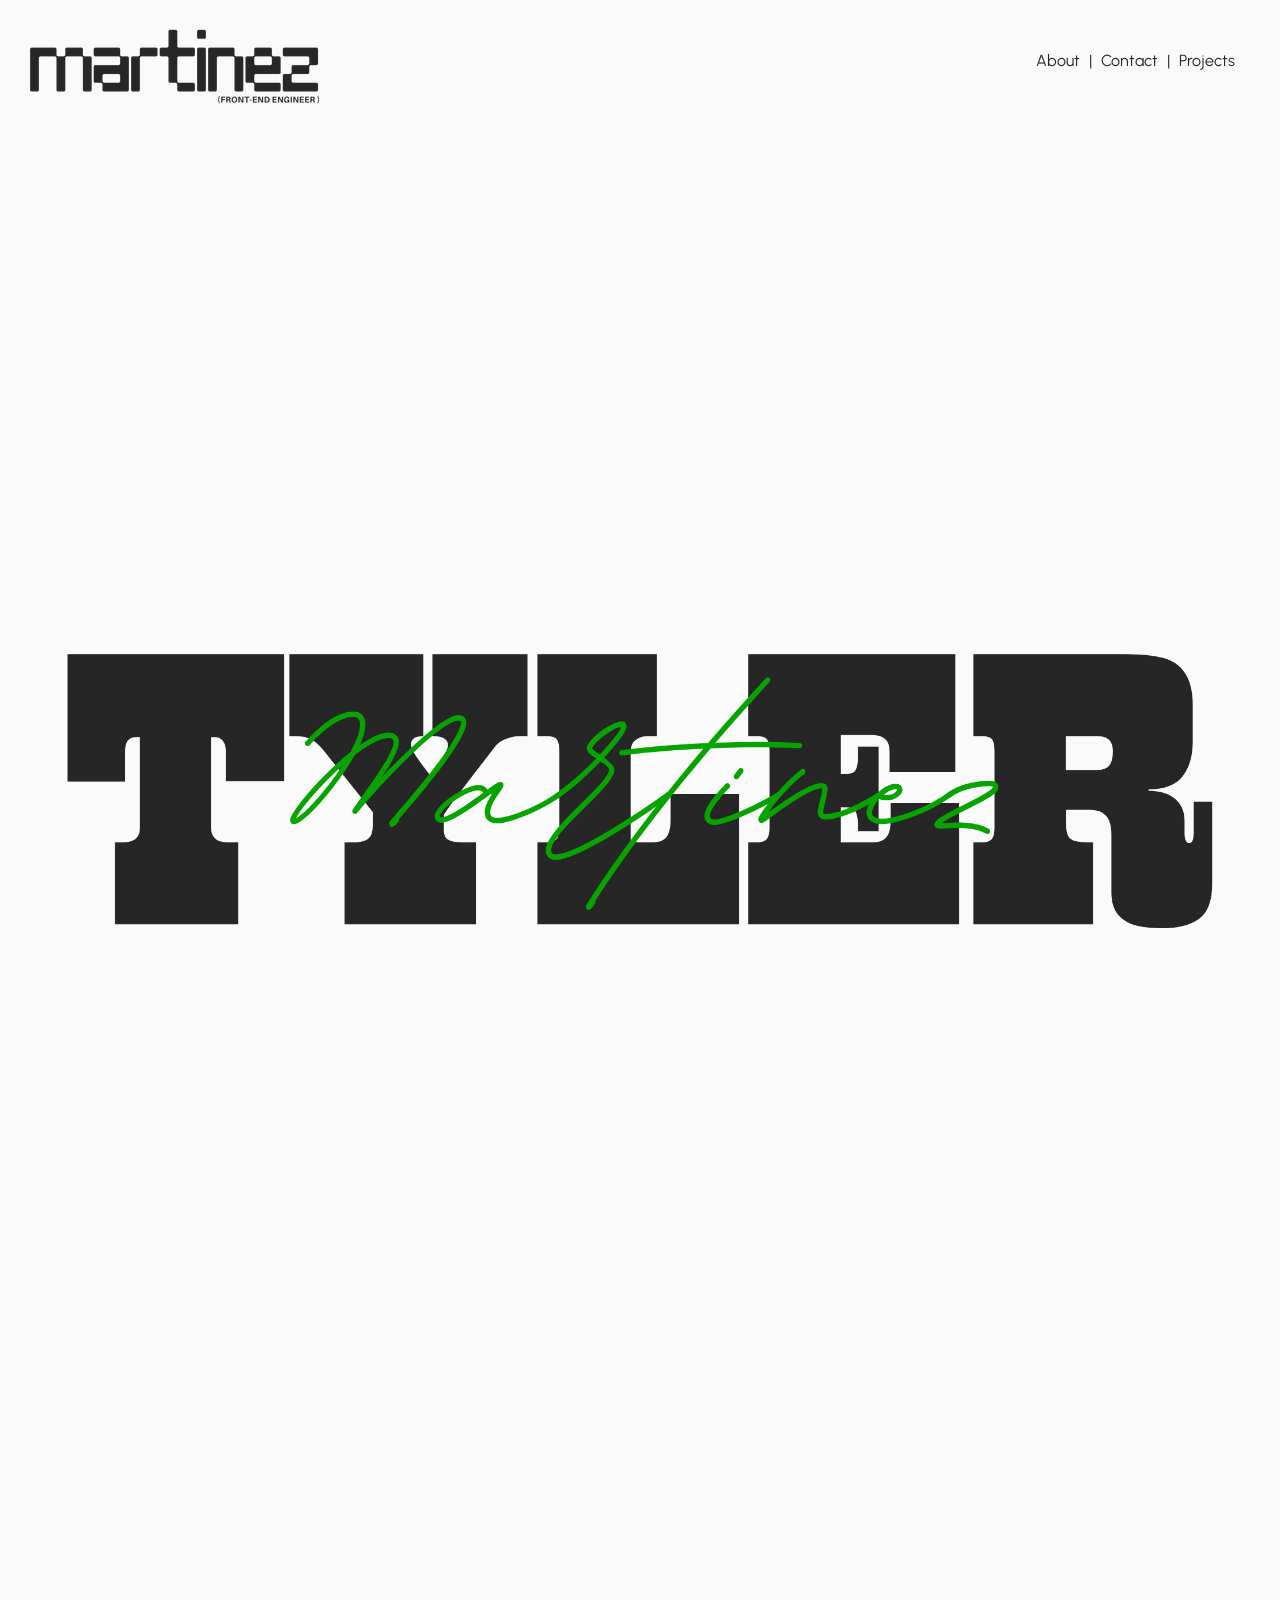
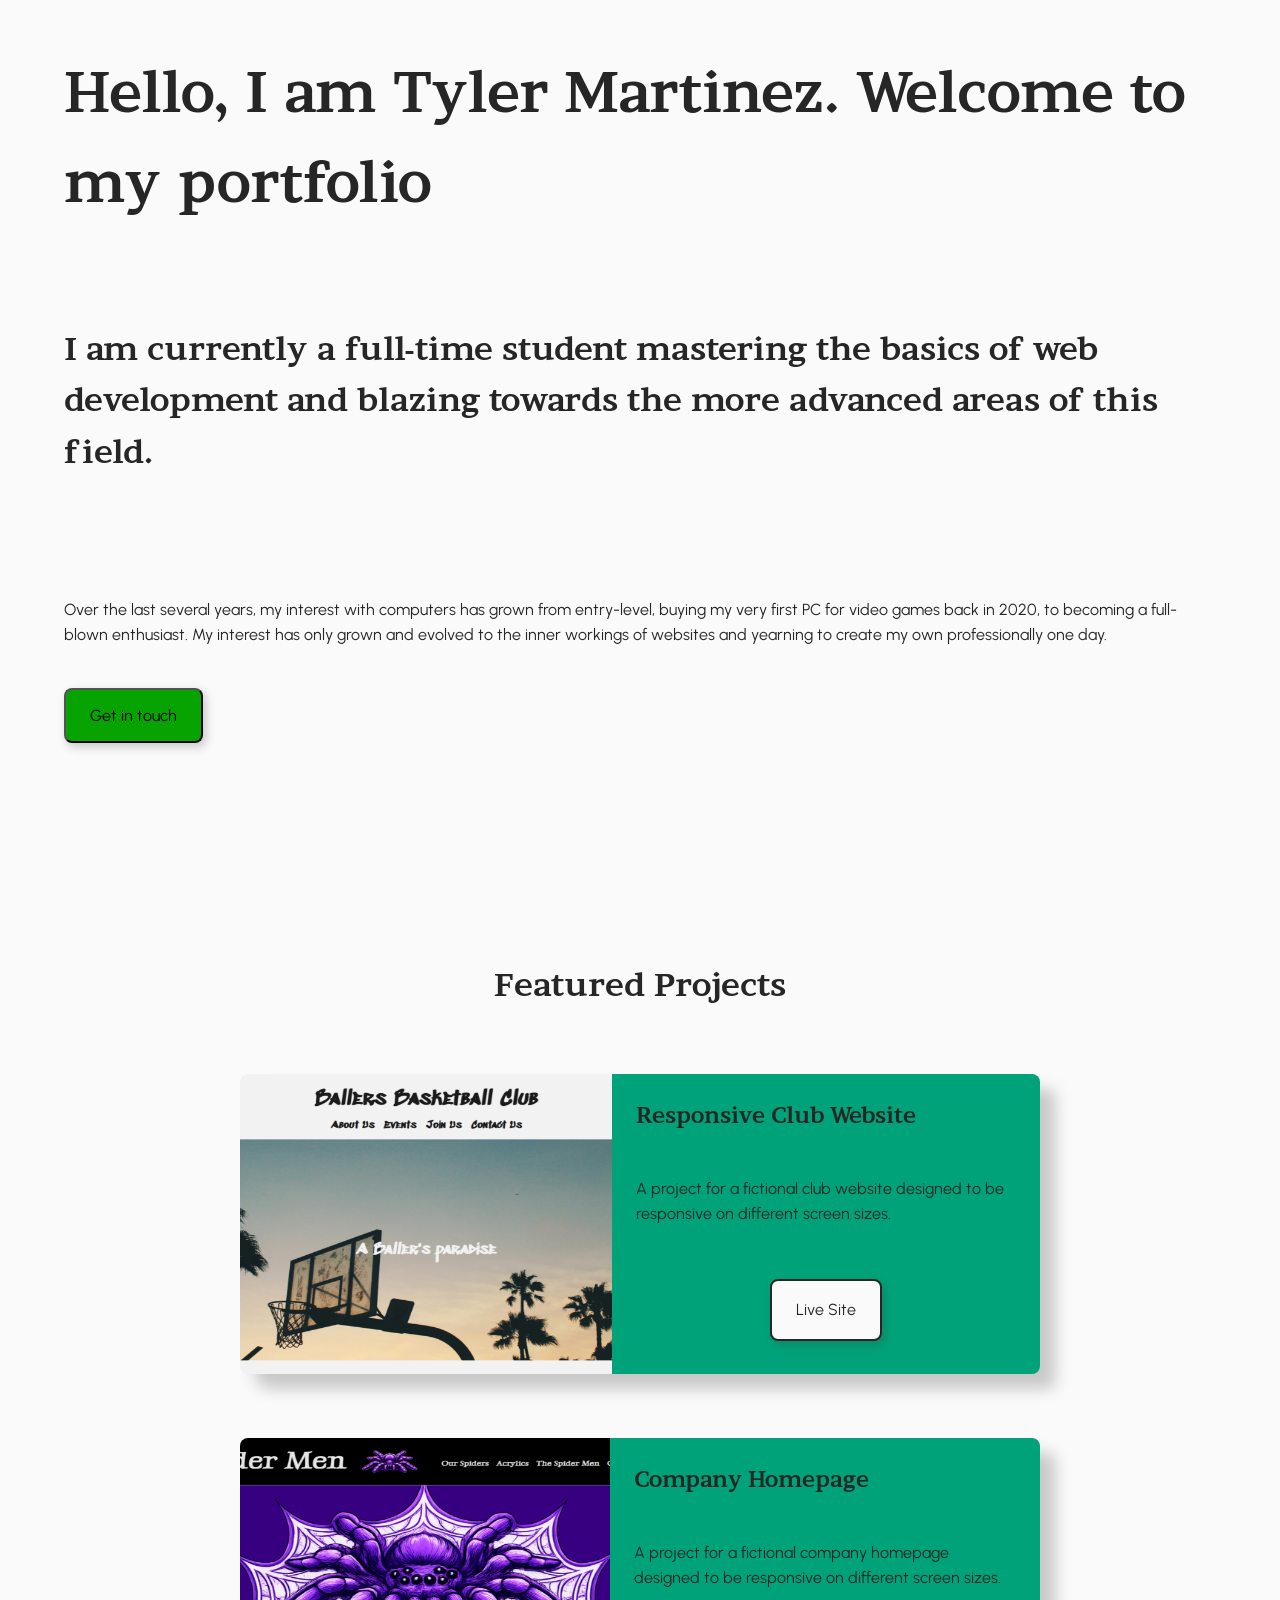
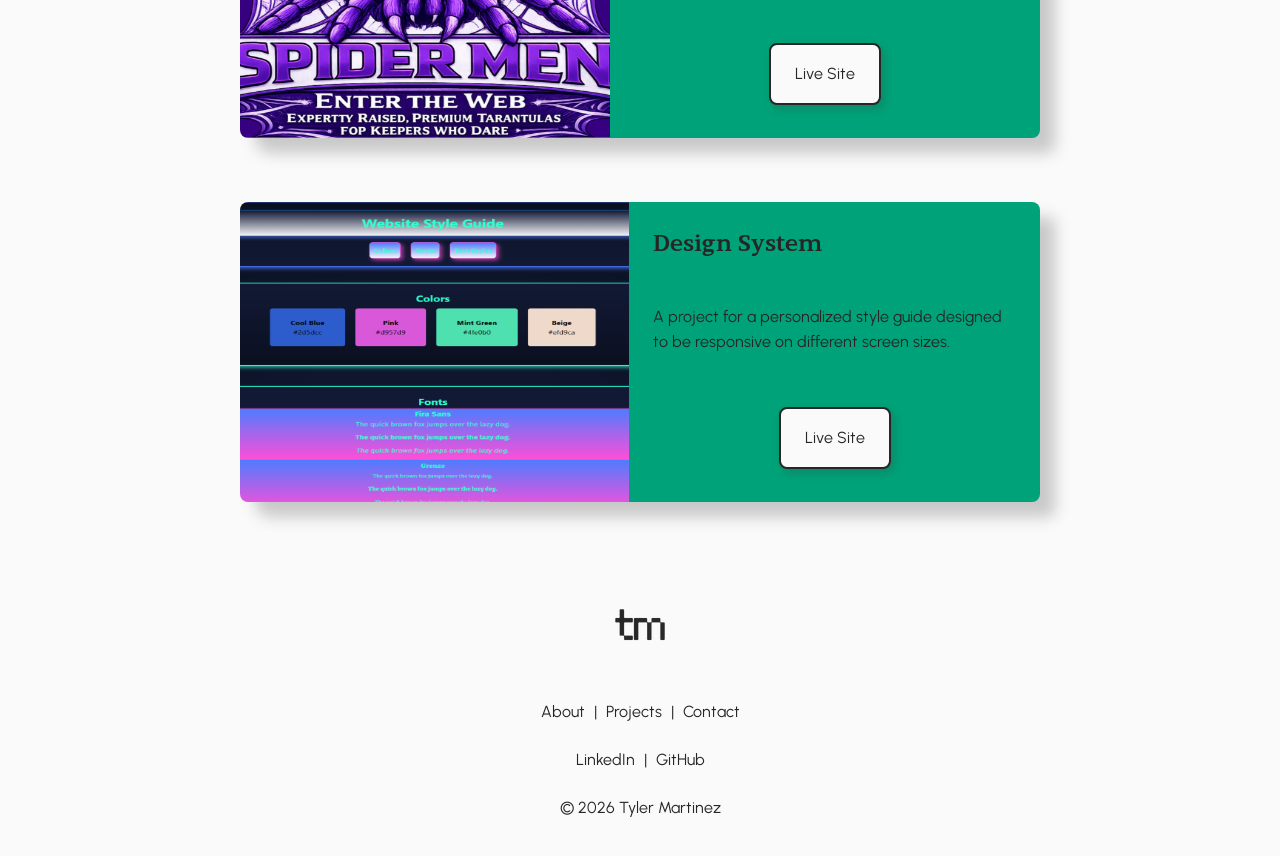
==== index.html @ 30c9f7c3 "added meta description to each pages in head under title tag, filled out the read me file and remove" ====
<!DOCTYPE html>
<html lang="en">
<head>
    <meta charset="UTF-8">
    <meta name="viewport" content="width=device-width, initial-scale=1.0">
    <title>Tyler Martinez | Front-end Engineer</title>
    <meta name="description" content="Tyler Martinez is a growing web developer based specializing in clean, accessible HTML and CSS websites."/>
    <meta property="og:title" content="Jane Smith | Web Developer"/>
    <meta property="og:description" content="Portfolio of Jane Smith, a web developer from Portland."/>
    <meta property="og:image" content="https://yourdomain.com/images/og-preview.png"/>
    <meta property="og:url" content="https://yourdomain.com"/>
    <link rel="preconnect" href="https://fonts.googleapis.com">
    <link rel="preconnect" href="https://fonts.gstatic.com" crossorigin>
    <link href="https://fonts.googleapis.com/css2?family=Brawler:wght@400;700&family=Urbanist:ital,wght@0,100..900;1,100..900&display=swap" rel="stylesheet">
    <link rel="shortcut icon" href="images/portfolio-favicon.png" type="image/x-icon">
    <link rel="stylesheet" href="styles/styles.css">
</head>
<body>
    <header>
        <figure class="logo-mobile">
            <a href="index.html" tabindex="0">
                <img src="images/Logo-treatment-new.png" alt="Home Tyler Martinez.">
            </a>
        </figure>
        <figure class="logo">
            <a href="index.html" tabindex="0">
                <img src="images/logo-desktop.png" alt="Home Tyler Martinez Front-end Engineer.">
            </a>    
        </figure>   
        <nav class="mobile">
            <ul>
                <li><a href="about-contact.html" tabindex="0">About</a></li>
                <li><a href="about-contact.html" tabindex="0">Contact</a></li>
                <li><a href="projects.html" tabindex="0">Projects</a></li>
            </ul>
        </nav>
        <nav class="desktop">
            <p><a href="about-contact.html" tabindex="0">About</a> | <a href="about-contact.html" tabindex="0">Contact</a> | <a href="projects.html" tabindex="0">Projects</a></p>
        </nav>
    </header>
    <main>
        <section class="hero container">
            <figure class="hero-banner-mobile">
                <img src="images/portfolio-hero-mobile.png" alt="" tabindex="0">
            </figure>
            <figure class="hero-banner-desktop">
                <img src="images/Portfolio-hero.png" alt="" tabindex="0">
            </figure>
            <h1 tabindex="0">
                Hello, I am Tyler Martinez. Welcome to my portfolio
            </h1>
            <h2>
                I am currently a full-time student mastering the basics of web development and blazing towards the more advanced areas of this field.
            </h2>
        </section>
        <section class="about-preview container">    
            <p>
                Over the last several years, my interest with computers has grown from entry-level, buying my very first PC for video games back in 2020, to becoming a full-blown enthusiast. My interest has only grown and evolved to the inner workings of websites and yearning to create my own professionally one day.
            </p>
            <a href="mailto:tylermartinez4298@gmail.com" target="_blank" rel="noopener" tabindex="-1"><button class="primary" tabindex="0">Get in touch</button></a>
        </section>    
        <section class="featured-projects container">
            <h2 tabindex="0 ">Featured Projects</h2>
            <article class="card club" tabindex="0">
                <figure>
                    <img src="images/club-2000.png" alt="Homepage of fictional basketball club.">
                </figure>
                <div class="card-body">
                    <h3>Responsive Club Website</h3>
                    <p>A project for a fictional club website designed to be responsive on different screen sizes.</p>
                    <a href="https://t-mart98.github.io/responsive-club/" target="_blank" rel="noopener" class="secondary" tabindex="0">Live Site</a>
                </div>
            </article>
            <article class="card spider" tabindex="0">
                <figure>
                    <img src="images/spider-2000.png" alt="Homepage of fictional spider pet shop.">
                </figure>
                <div class="card-body">
                    <h3>Company Homepage</h3>
                    <p>A project for a fictional company homepage designed to be responsive on different screen sizes.</p>
                    <a href="https://t-mart98.github.io/spidermen-homepage/" target="_blank" rel="noopener" class="secondary" tabindex="0">Live Site</a>
                </div>
            </article>
            <article class="card design" tabindex="0">
                <figure>
                    <img src="images/design-2000.png" alt="Page of stylized website style guide.">
                </figure>
                <div class="card-body">
                    <h3>Design System</h3>
                    <p>A project for a personalized style guide designed to be responsive on different screen sizes.</p>
                    <a href="https://t-mart98.github.io/website-design-system/" target="_blank" rel="noopener" class="secondary" tabindex="0">Live Site</a>
                </div>
            </article>
        </section>
    </main>
    <footer>
        <figure>
            <img src="images/Logo-treatment-no-subtext-mobile.png" alt="Tyler Martinez">
        </figure>
        <p><a href="about-contact.html" tabindex="0">About</a> | <a href="projects.html" tabindex="0">Projects</a> | <a href="about-contact.html" tabindex="0">Contact</a></p>
        <p><a href="https://www.linkedin.com/in/tyler-martinez-1047273a4/" target="_blank" rel="noopener" tabindex="0">LinkedIn</a> | <a href="https://github.com/T-Mart98" target="_blank" rel="noopener" tabindex="0">GitHub</a></p>
        <p>&copy 2026 Tyler Martinez</p>
    </footer>
</body>
</html>
---- styles/styles.css ----
/* Custom Properties (:root) */
:root {

  /* ── Colors ───────────────────────────────── */
  --color-primary:      #07A300; /* main buttons, links, key accents    */
  --color-primary-dark:  #068100; /* hover/active state of primary       */
  --color-accent:       #00A379; /* secondary highlights, badges        */
  --color-text:         #262626; /* body copy and headings              */
  --color-text-muted:   #545353; /* captions, labels, secondary text    */
  --color-bg:           #fafafa; /* main page background                */
  --color-bg-alt:       #f3f3f3; /* alternating section background      */
  --color-border:       #0096E8; /* card borders, dividers, inputs      */

  /* ── Typography ───────────────────────────── */
  --font-heading: 'Brawler', sans-serif;
  --font-body:    'Urbanist', sans-serif;

  --text-xs:  0.9rem; /* small labels, captions   */
  --text-sm:  1rem; /* body text                */
  --text-md:  1.125rem; /* slightly larger body     */
  --text-lg:  1.35rem; /* h3, card titles          */
  --text-xl:  2rem; /* h2, section titles       */
  --text-2xl: 2.75rem; /* h1 on smaller screens    */
  --text-3xl: 3.5rem; /* h1 on desktop            */

  /* ── Spacing ──────────────────────────────── */
  --space-xs:  0.5rem; /* tight gaps, small padding */
  --space-sm:  1rem; /* standard padding           */
  --space-md:  1.5rem; /* comfortable gap            */
  --space-lg:  2.5rem; /* section internal spacing   */
  --space-xl:  4rem; /* section top/bottom padding */
  --space-2xl: 6rem; /* hero, major separators     */

  /* ── Layout ───────────────────────────────── */
  --max-width:  1200px;
  --container-padding:  1.5rem;

  /* ── Borders & Radius ─────────────────────── */
  --radius-sm:  0.25rem;
  --radius-md:  0.5rem;
  --radius-lg:  1rem;
  --radius-pill: 999px; /* fully rounded pill shapes  */

  /* ── Shadows ──────────────────────────────── */
  --shadow-sm: 0.188rem 0.25rem 0.625rem rgba(50, 50, 50, 25%);
  --shadow-md: 0.938rem 0.938rem 0.938rem rgba(50, 50, 50, 25%);

}

/* Reset */
*, *::before, *::after {
  box-sizing: border-box;
  margin: 0;
  padding: 0;
}

img, video {
  max-width: 100%;
  display: block;
}

/* Typography */
body, nav a, footer a {
  font-family: var(--font-body);
  font-size: var(--text-sm);
  color: var(--color-text);
  background-color: var(--color-bg);
  line-height: 1.6;
}

h1 { 
    font-family: var(--font-heading); 
    font-size: var(--text-2xl);
    margin-block: var(--space-2xl);  
}

h2 {
    font-family: var(--font-heading); 
    font-size: var(--text-xl);
    margin-block: var(--space-xl); 
}
h3 { 
    font-family: var(--font-heading); 
    font-size: var(--text-lg); 
    margin-block-end: var(--space-md);
}

a, nav ul, footer ul {
    text-decoration: none;
    list-style: none;
}

.contact a[href^="mailto"]::before {
  content: "📧 ";
}

.contact a[href^="tel"]::before {
  content: "📞 ";
}

/* Layout Utilities (.container) */
.container {
    width: 100%;
    max-width: var(--max-width);
    margin-inline: auto;
    padding-inline: var(--container-padding);
}

.hero, .page-intro h2 {
    margin-block: var(--space-2xl);
}

section {
    padding-block: var(--space-xs);
}

.about-preview {
    margin-block-end: var(--space-2xl);
}

/* 5. Components (.btn, .card, .nav) */
.logo, .hero-banner-desktop, .desktop {
    display: none;
}

header {
    display: flex;
    justify-content: space-between;
    padding: var(--space-md);
    margin-block-end: var(--space-lg);
}

footer {
    display: flex;
    flex-direction: column;
    align-items: center;
    padding: var(--space-md);
    line-height: 3;
}

.featured-projects h2 {
    text-align: center;
}

.hero-banner-mobile {
    margin-block-end: 14rem;
}

footer img {
    margin-block-end: var(--space-lg);
}

.primary, .secondary {
    padding: var(--space-sm) var(--space-md);
    border-radius: var(--radius-md);
    font-family: var(--font-body);
    font-size: var(--text-sm);
    box-shadow: var(--shadow-sm);
}

.primary {
    background-color: var(--color-primary);
    margin-block: var(--space-lg);
    transition: transform 0.2s ease, box-shadow 0.2s ease;
}

.secondary {
    background-color: var(--color-bg);
    margin-block: var(--space-md);
    color: var(--color-text);
    border: 0.125rem solid var(--color-text);
    margin: auto;
}

.primary:hover {
    transform: translateY(-2px);
}

.primary:active, .primary:hover {
    background-color: var(--color-primary-dark);
}

.secondary:hover {
    transform: translateY(-1px);
}

.secondary:active, .secondary:hover  {
    background-color: var(--color-bg-alt);
}

.desktop a, footer a, .contact a {
    padding-block: 1.563rem;
}

.desktop a, footer a {
    padding-inline: 0.313rem;
}

.mobile a {
    padding: var(--space-xs);
    
}    

nav a:hover, nav a:active {
    color: var(--color-text-muted);
}

button a {
    color: var(--color-text);
}

.contact a {
    color: var(--color-primary);
}

.contact a:hover, .contact a:active {
    color: var(--color-primary-dark);
}

.card img {
    width: 15.875rem;
    border-top-left-radius: 0.75rem;
    border-top-right-radius: 0.75rem;
    height: 12.938rem;
}

.hero img {
    margin: auto;
}

.card-project img {
    border-top-left-radius: 0.75rem;
    border-top-right-radius: 0.75rem;
}

.card-project, .card {
    border-radius: var(--radius-lg);
    margin-block: var(--space-xl);
    background-color: var(--color-accent);
    box-shadow: var(--shadow-md);
    margin-inline: auto;
}

.card-project {
    width: 20.625rem;
}

.card {
    width: 15.875rem;
}

.card-body {
    padding: 1.5rem;
    display: flex;
    justify-content: center;
    flex-wrap: wrap;
}

.card-body p, .skills p {
    margin-block-end: var(--space-md);
}

.skills li {
    margin-inline-start: var(--space-sm);
}

.about, .education, .skills, .contact {
    margin-block: var(--space-xl);
}

[tabindex]:focus {
  outline: 3px solid rgb(0, 68, 255);
}

/* Media Queries */
@media screen and (min-width: 768px) {
    .card img {
        height: 18.75rem;
        width: 56.25rem;
        border-top-left-radius: 0.5rem;
        border-bottom-left-radius: 0.5rem;
        border-top-right-radius: 0rem;
    }

    .card {
        display: flex;
        width: 37.5rem;
        height: 18.75rem;
        border-top-right-radius: 0.5rem;
        border-bottom-right-radius: 0.5rem;
    }
    
    .card {
         margin-block: var(--space-xl);
    }

    .hero-banner-mobile img, .card-project {
        margin-block: var(--space-2xl);
    }

    .mobile, .logo-mobile {
        display: none;
    }

    .desktop {
        display: block;
        margin-inline-end: var(--space-sm);
    }

    .desktop p {
        margin-block-start: var(--space-md);
    }

    .logo, .card-project, .card-project figure {
        display: flex;
    }

    .card-project {
        width: 45rem;
    }

    .card-project img {
        border-bottom-left-radius: 1rem;
        border-top-right-radius: 0rem;
    }
}

@media screen and (min-width: 1024px) {
    .hero-banner-mobile img {
        display: none;
    }

    .hero-banner-desktop {
        display: block;
    }

    .hero {
        margin-block: var(--space-lg);
    }

    .card img {
        height: 18.75rem;
        width: 62.5rem;
        border-top-left-radius: 0.5rem;
        border-bottom-left-radius: 0.5rem;
        border-top-right-radius: 0rem;
    }

    .card {
        display: flex;
        width: 50rem;
        height: 18.75rem;
        border-top-right-radius: 0.5rem;
        border-bottom-right-radius: 0.5rem;
    }

    h1 {
        font-size: var(--text-3xl);
    }

    .card-project {
        width: 61rem;
    }

    .card-body {
        justify-content: flex-start;
    }
}
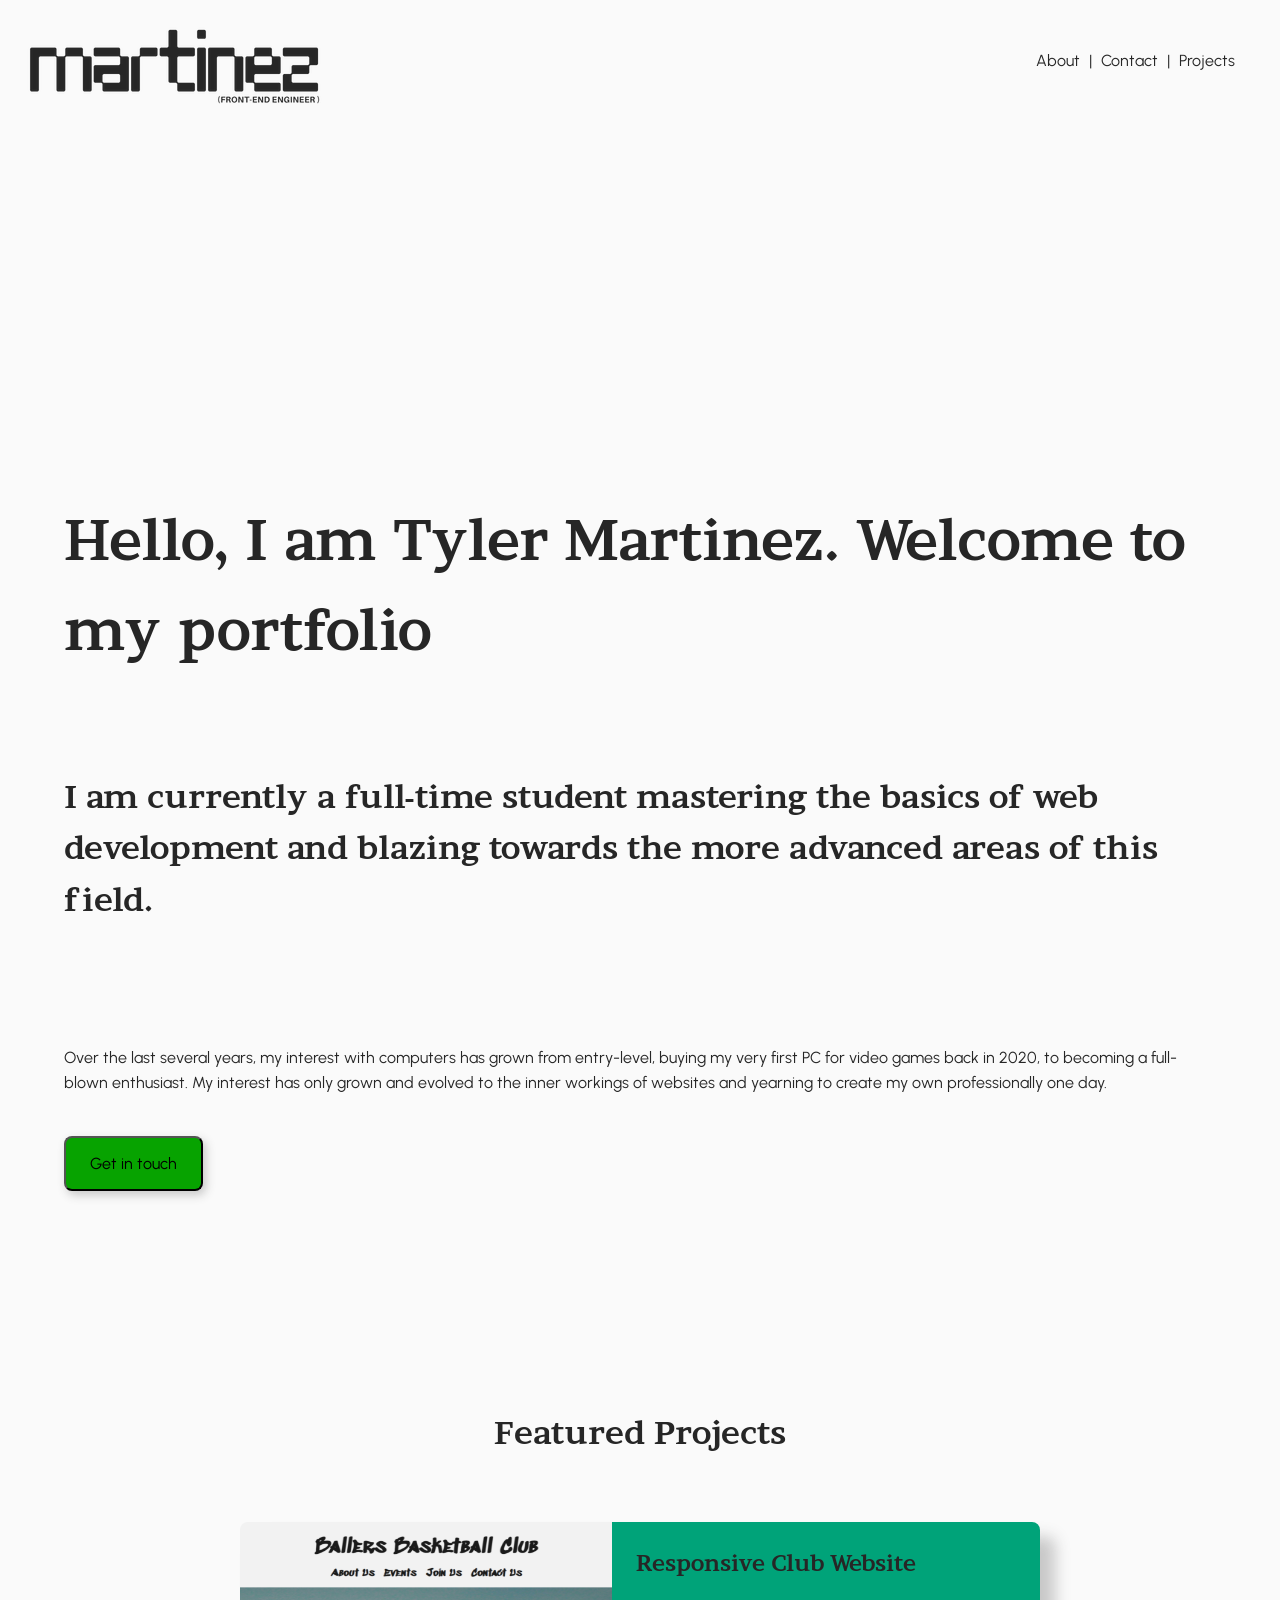
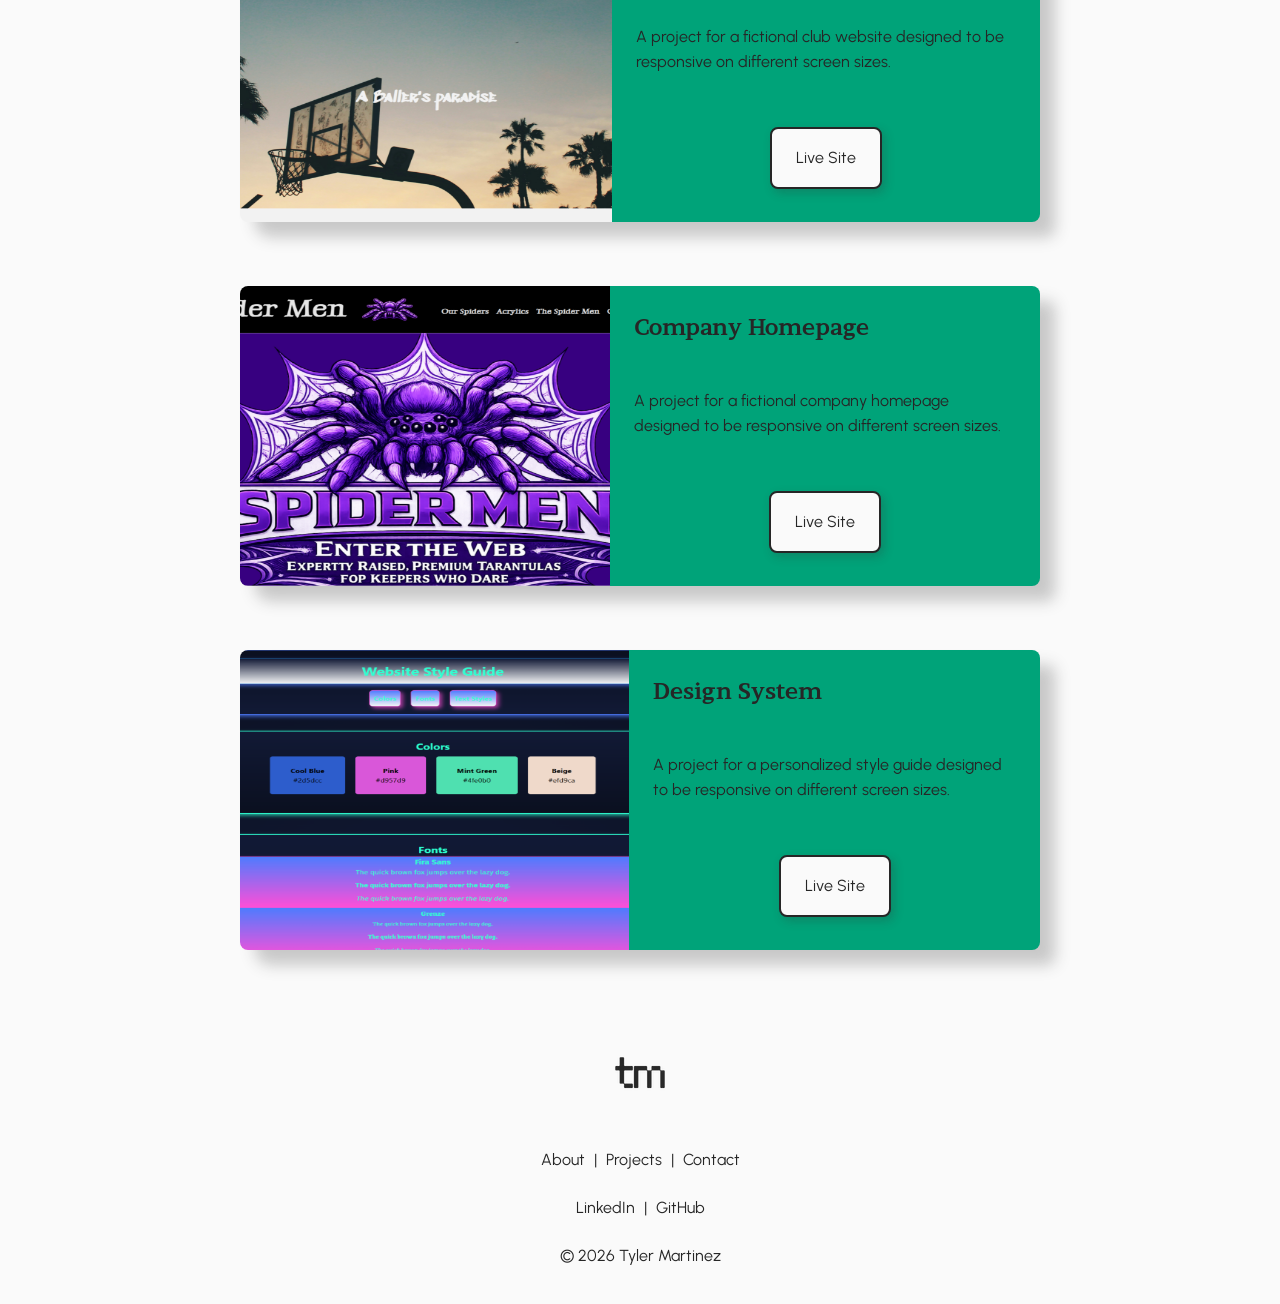
==== commit 14061a3d: "changed first letter of the mobile logo treatment and desktop hero to be lowercase" ====
--- a/index.html
+++ b/index.html
@@ -1,13 +1,20 @@
 <!DOCTYPE html>
 <html lang="en">
 <head>
+    <script async src="https://www.googletagmanager.com/gtag/js?id=G-1XBXD6XZ68"></script>
+    <script>
+        window.dataLayer = window.dataLayer || [];
+        function gtag(){dataLayer.push(arguments);}
+        gtag('js', new Date());
+        gtag('config', 'G-1XBXD6XZ68');
+    </script>
     <meta charset="UTF-8">
     <meta name="viewport" content="width=device-width, initial-scale=1.0">
     <title>Tyler Martinez | Front-end Engineer</title>
     <meta name="description" content="Tyler Martinez is a growing web developer based specializing in clean, accessible HTML and CSS websites."/>
     <meta property="og:title" content="Jane Smith | Web Developer"/>
     <meta property="og:description" content="Portfolio of Jane Smith, a web developer from Portland."/>
-    <meta property="og:image" content="https://yourdomain.com/images/og-preview.png"/>
+    <meta property="og:image" content="https://https://tylermartinez.me/images/og-preview.png"/>
     <meta property="og:url" content="https://yourdomain.com"/>
     <link rel="preconnect" href="https://fonts.googleapis.com">
     <link rel="preconnect" href="https://fonts.gstatic.com" crossorigin>
@@ -19,7 +26,7 @@
     <header>
         <figure class="logo-mobile">
             <a href="index.html" tabindex="0">
-                <img src="images/Logo-treatment-new.png" alt="Home Tyler Martinez.">
+                <img src="images/logo-treatment-new.png" alt="Home Tyler Martinez.">
             </a>
         </figure>
         <figure class="logo">
@@ -44,7 +51,7 @@
                 <img src="images/portfolio-hero-mobile.png" alt="" tabindex="0">
             </figure>
             <figure class="hero-banner-desktop">
-                <img src="images/Portfolio-hero.png" alt="" tabindex="0">
+                <img src="images/portfolio-hero.png" alt="" tabindex="0">
             </figure>
             <h1 tabindex="0">
                 Hello, I am Tyler Martinez. Welcome to my portfolio
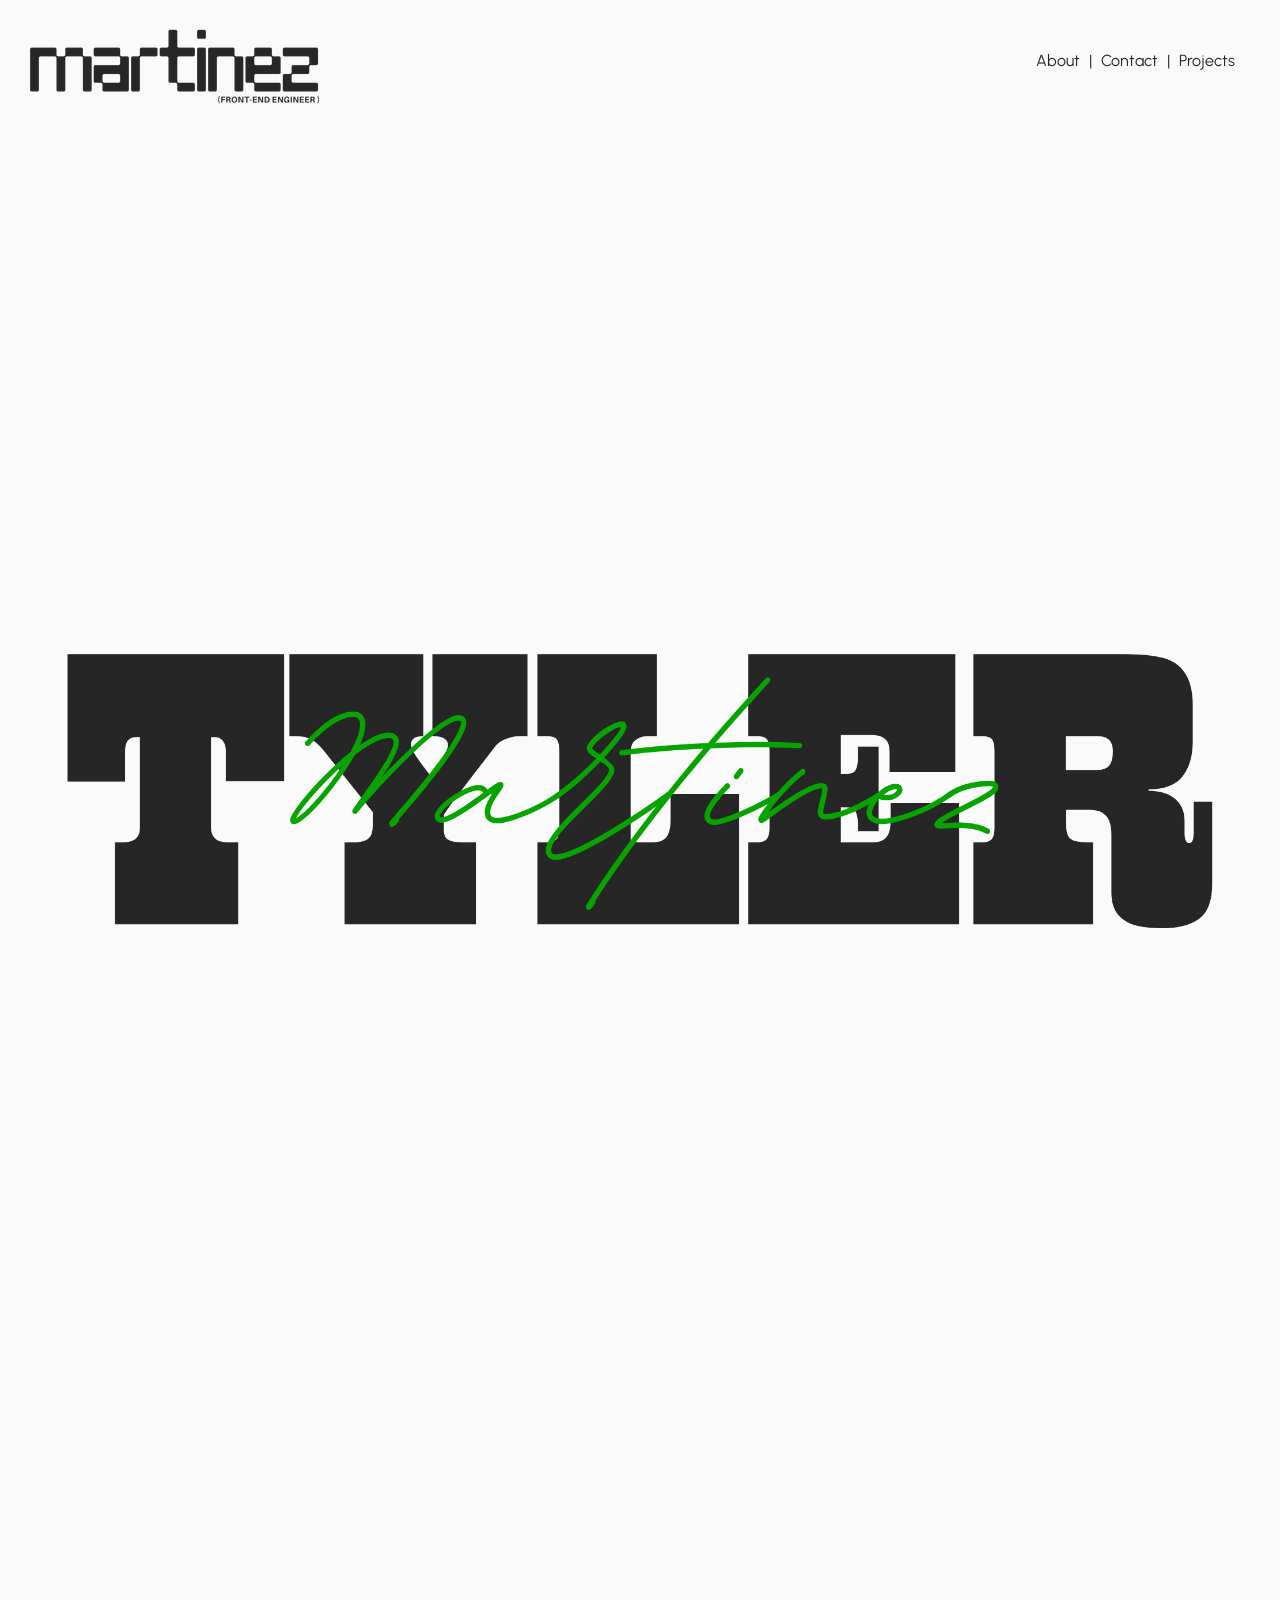
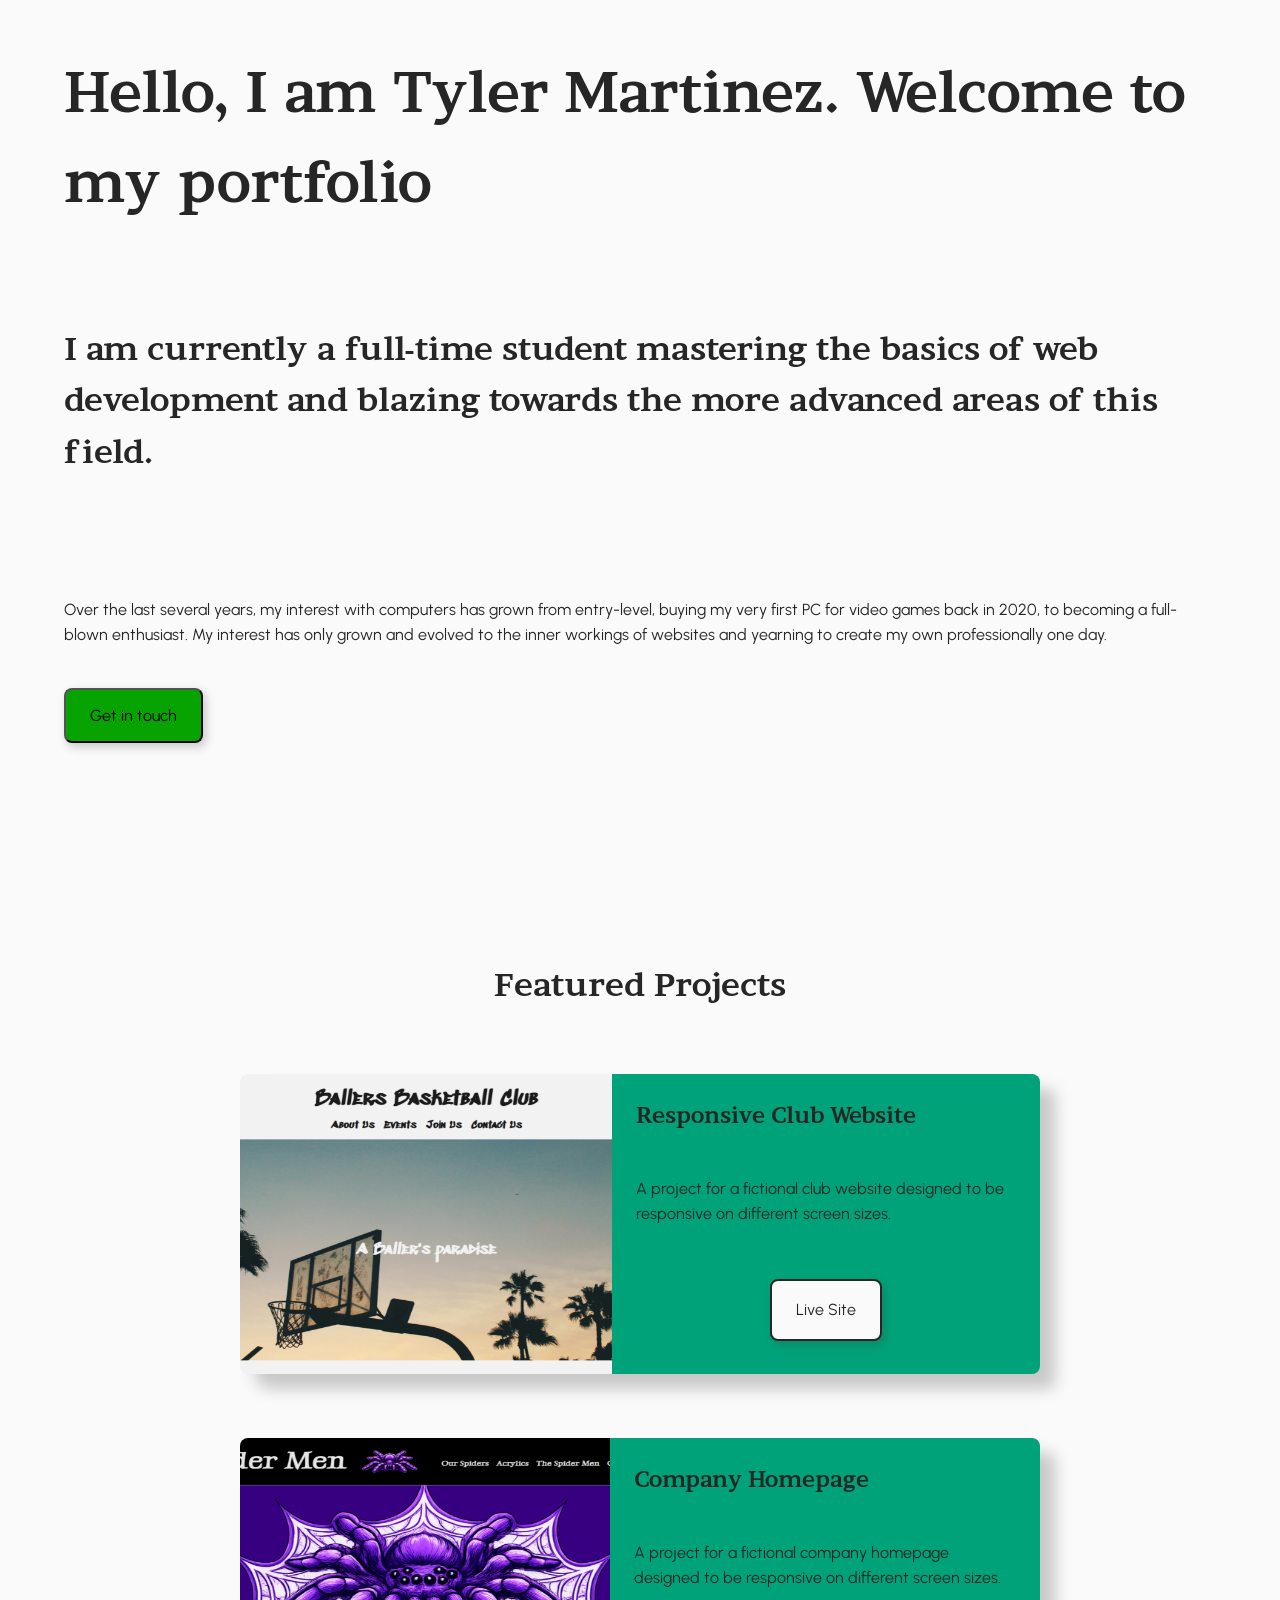
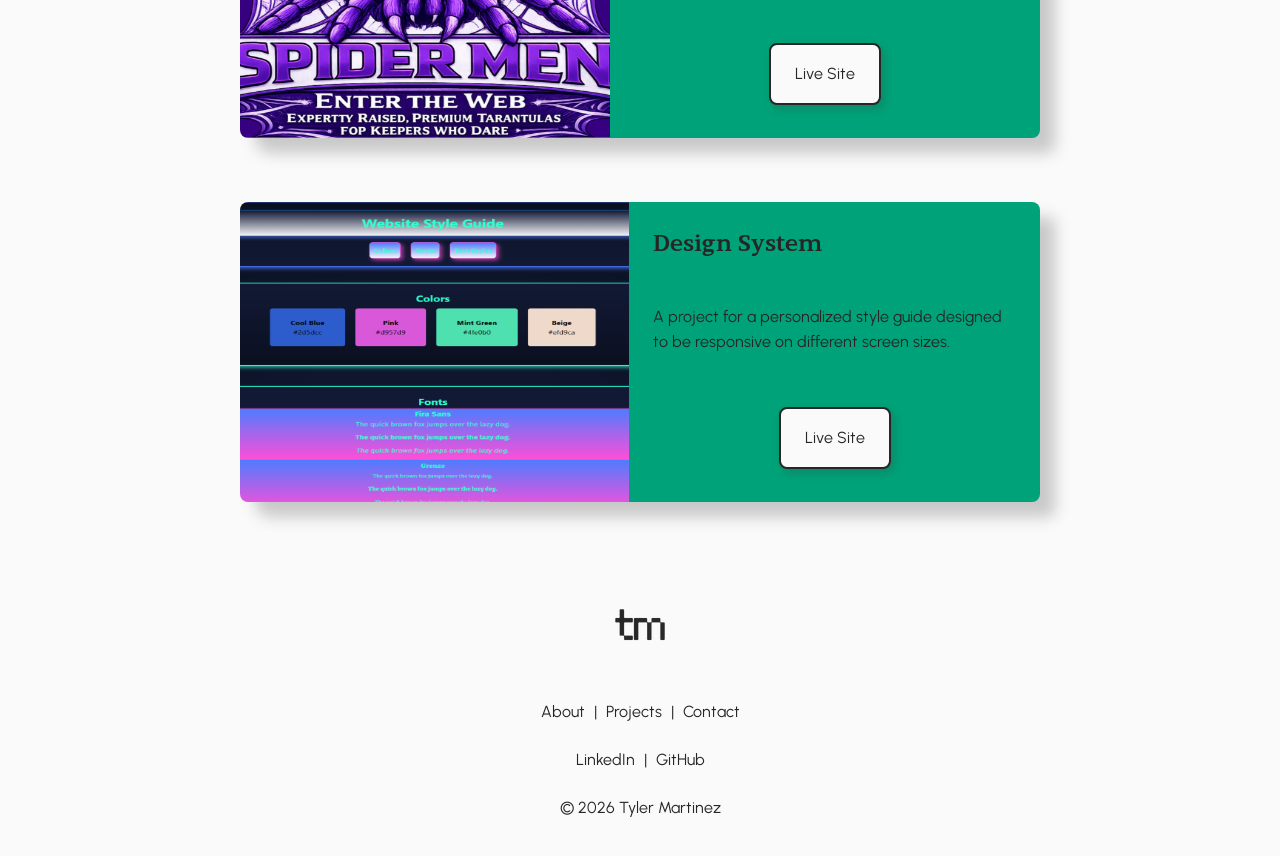
==== commit 323d812e: "changed url of og image to canva public link" ====
--- a/index.html
+++ b/index.html
@@ -10,12 +10,12 @@
     </script>
     <meta charset="UTF-8">
     <meta name="viewport" content="width=device-width, initial-scale=1.0">
-    <title>Tyler Martinez | Front-end Engineer</title>
-    <meta name="description" content="Tyler Martinez is a growing web developer based specializing in clean, accessible HTML and CSS websites."/>
-    <meta property="og:title" content="Jane Smith | Web Developer"/>
-    <meta property="og:description" content="Portfolio of Jane Smith, a web developer from Portland."/>
-    <meta property="og:image" content="https://https://tylermartinez.me/images/og-preview.png"/>
-    <meta property="og:url" content="https://yourdomain.com"/>
+    <title>Tyler Martinez | Front-end Engineer | Palm Harbor, FL</title>
+    <meta name="description" content="Tyler Martinez is a growing front-end engineer based in Palm Harbor, FL, specializing in clean, accessible, and responsive HTML and CSS websites."/>
+    <meta property="og:title" content="Tyler Martinez | Front-end Engineer"/>
+    <meta property="og:description" content="Portfolio of Tyler Martinez, a front-end engineer from Palm Harbor, FL."/>
+    <meta property="og:image" content="https://canva.link/qfv73mngzzlug2u"/>
+    <meta property="og:url" content="https://tylermartinez.me"/>
     <link rel="preconnect" href="https://fonts.googleapis.com">
     <link rel="preconnect" href="https://fonts.gstatic.com" crossorigin>
     <link href="https://fonts.googleapis.com/css2?family=Brawler:wght@400;700&family=Urbanist:ital,wght@0,100..900;1,100..900&display=swap" rel="stylesheet">
